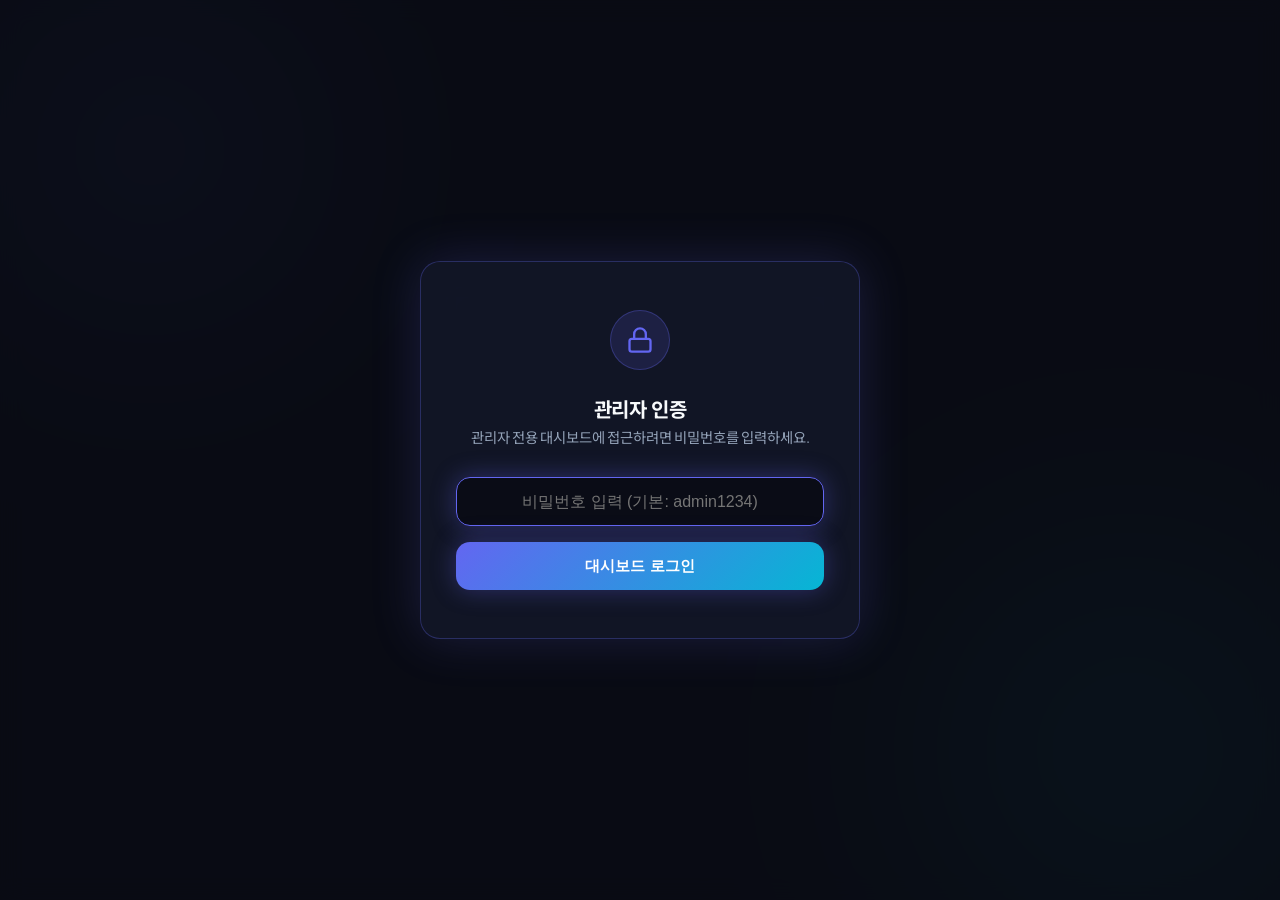
==== templates/admin.html @ 6ec0242f "feat: 실시간 접속자 및 영상 처리 활동 모니터링 관리자 대시보드 추가" ====
<!DOCTYPE html>
<html lang="ko">
<head>
  <meta charset="UTF-8">
  <meta name="viewport" content="width=device-width, initial-scale=1.0">
  <title>관리자 대시보드 | Subtitle Remover Studio</title>
  <link rel="preconnect" href="https://fonts.googleapis.com">
  <link rel="preconnect" href="https://fonts.gstatic.com" crossorigin>
  <link href="https://fonts.googleapis.com/css2?family=Plus+Jakarta+Sans:wght@400;500;600;700;800&family=Noto+Sans+KR:wght@400;500;700;900&display=swap" rel="stylesheet">
  <link rel="stylesheet" href="/static/css/style.css">
  <link rel="stylesheet" href="/static/css/admin.css">
</head>
<body>
  <div class="glow-bg glow-1"></div>
  <div class="glow-bg glow-2"></div>

  <!-- 1. 비밀번호 인증 모달 -->
  <div id="auth-modal" class="auth-overlay">
    <div class="card auth-card">
      <div class="auth-icon">
        <svg viewBox="0 0 24 24" fill="none" stroke="currentColor" stroke-width="2">
          <rect x="3" y="11" width="18" height="11" rx="2" ry="2"/>
          <path d="M7 11V7a5 5 0 0110 0v4"/>
        </svg>
      </div>
      <h2 class="card-title">관리자 인증</h2>
      <p class="card-sub">관리자 전용 대시보드에 접근하려면 비밀번호를 입력하세요.</p>
      <form id="auth-form" class="auth-form">
        <input type="password" id="admin-pass-input" placeholder="비밀번호 입력 (기본: admin1234)" autofocus required class="auth-input">
        <button type="submit" class="btn btn-primary btn-block">대시보드 로그인</button>
        <p id="auth-error" class="auth-error hidden">비밀번호가 올바르지 않습니다.</p>
      </form>
    </div>
  </div>

  <!-- 2. 관리자 메인 대시보드 컨테이너 -->
  <div id="dashboard-app" class="app-container hidden">
    <!-- 대시보드 헤더 -->
    <header class="app-header">
      <div class="logo-area">
        <div class="logo-icon admin-icon">
          <svg viewBox="0 0 24 24" fill="none" stroke="currentColor" stroke-width="2">
            <path d="M3 3v18h18"/>
            <path d="M18 17l-5-5-4 4-4-4"/>
          </svg>
        </div>
        <div>
          <h1 class="logo-title">Admin <span>Dashboard</span></h1>
          <p class="logo-sub">실시간 접속자 & 영상 자막 삭제 활동 모니터링</p>
        </div>
      </div>
      <div class="admin-controls">
        <div class="auto-refresh-wrap">
          <label class="switch-label">
            <input type="checkbox" id="auto-refresh-toggle" checked>
            <span class="slider-switch"></span>
            <span class="switch-text">10초 실시간 갱신</span>
          </label>
        </div>
        <a href="/" class="btn btn-secondary btn-sm">🏠 사용자 사이트로 이동</a>
        <button type="button" id="btn-logout" class="btn btn-outline btn-sm">로그아웃</button>
      </div>
    </header>

    <!-- 실시간 요약 메트릭 카드 그리드 -->
    <section class="metrics-grid">
      <div class="card metric-card">
        <div class="mc-icon mc-indigo">
          <svg viewBox="0 0 24 24" fill="none" stroke="currentColor" stroke-width="2">
            <path d="M17 21v-2a4 4 0 00-4-4H5a4 4 0 00-4 4v2"/>
            <circle cx="9" cy="7" r="4"/>
            <path d="M23 21v-2a4 4 0 00-3-3.87"/>
            <path d="M16 3.13a4 4 0 010 7.75"/>
          </svg>
        </div>
        <div class="mc-content">
          <span class="mc-title">누적 방문자 수</span>
          <div class="mc-value-wrap">
            <span class="mc-value" id="val-total-visits">0</span>
            <span class="mc-badge mc-badge-green" id="badge-today-visits">+0 오늘</span>
          </div>
          <span class="mc-sub" id="val-device-ratio">데스크톱 0% / 모바일 0%</span>
        </div>
      </div>

      <div class="card metric-card">
        <div class="mc-icon mc-cyan">
          <svg viewBox="0 0 24 24" fill="none" stroke="currentColor" stroke-width="2">
            <polygon points="23 7 16 12 23 17 23 7"/>
            <rect x="1" y="5" width="15" height="14" rx="2" ry="2"/>
          </svg>
        </div>
        <div class="mc-content">
          <span class="mc-title">총 영상 처리 건수</span>
          <div class="mc-value-wrap">
            <span class="mc-value" id="val-total-tasks">0</span>
            <span class="mc-badge mc-badge-indigo" id="badge-completed-tasks">0건 완료</span>
          </div>
          <span class="mc-sub" id="val-success-rate">성공률 100%</span>
        </div>
      </div>

      <div class="card metric-card">
        <div class="mc-icon mc-emerald">
          <svg viewBox="0 0 24 24" fill="none" stroke="currentColor" stroke-width="2">
            <circle cx="12" cy="12" r="10"/>
            <polyline points="12 6 12 12 16 14"/>
          </svg>
        </div>
        <div class="mc-content">
          <span class="mc-title">총 처리 영상 길이</span>
          <div class="mc-value-wrap">
            <span class="mc-value" id="val-video-minutes">0.0</span>
            <span class="mc-unit">분</span>
          </div>
          <span class="mc-sub">자동 인페인팅 복원 완료</span>
        </div>
      </div>

      <div class="card metric-card">
        <div class="mc-icon mc-amber">
          <svg viewBox="0 0 24 24" fill="none" stroke="currentColor" stroke-width="2">
            <line x1="12" y1="1" x2="12" y2="23"/>
            <path d="M17 5H9.5a3.5 3.5 0 000 7h5a3.5 3.5 0 010 7H6"/>
          </svg>
        </div>
        <div class="mc-content">
          <span class="mc-title">API 비용 지출</span>
          <div class="mc-value-wrap">
            <span class="mc-value text-green">0 원</span>
            <span class="mc-badge mc-badge-green">100% 무료</span>
          </div>
          <span class="mc-sub">오픈소스 OpenCV & FFmpeg 자체 구동</span>
        </div>
      </div>
    </section>

    <!-- 스토리지 및 디스크 관리 배너 -->
    <section class="card storage-card">
      <div class="storage-info">
        <div class="storage-icon">
          <svg viewBox="0 0 24 24" fill="none" stroke="currentColor" stroke-width="2">
            <ellipse cx="12" cy="5" rx="9" ry="3"/>
            <path d="M21 12c0 1.66-4 3-9 3s-9-1.34-9-3"/>
            <path d="M3 5v14c0 1.66 4 3 9 3s9-1.34 9-3V5"/>
          </svg>
        </div>
        <div>
          <h3 class="storage-title">임시 영상 파일 저장공간</h3>
          <p class="storage-desc" id="storage-desc-text">
            업로드: <strong id="val-storage-uploads">0 MB</strong> | 
            결과물: <strong id="val-storage-outputs">0 MB</strong> | 
            총 사용량: <strong id="val-storage-total">0 MB</strong>
          </p>
        </div>
      </div>
      <button type="button" id="btn-clean-storage" class="btn btn-outline btn-sm">
        <svg width="16" height="16" viewBox="0 0 24 24" fill="none" stroke="currentColor" stroke-width="2">
          <polyline points="3 6 5 6 21 6"/>
          <path d="M19 6v14a2 2 0 01-2 2H7a2 2 0 01-2-2V6m3 0V4a2 2 0 012-2h4a2 2 0 012 2v2"/>
        </svg>
        임시 파일 즉시 청소
      </button>
    </section>

    <!-- 상세 데이터 테이블 (탭 구성) -->
    <section class="card log-card">
      <div class="card-header">
        <div class="dash-tabs">
          <button type="button" class="dash-tab active" data-target="panel-tasks">
            🎬 최근 영상 처리 활동 (<span id="count-tasks">0</span>)
          </button>
          <button type="button" class="dash-tab" data-target="panel-visitors">
            👥 최근 접속자 기록 (<span id="count-visitors">0</span>)
          </button>
        </div>
        <div class="table-actions">
          <input type="text" id="log-search-input" placeholder="IP, 파일명 검색..." class="search-input">
          <button type="button" id="btn-manual-refresh" class="btn btn-secondary btn-sm" title="새로고침">↻</button>
        </div>
      </div>

      <!-- 1. 영상 작업 활동 패널 -->
      <div id="panel-tasks" class="tab-panel active">
        <div class="table-responsive">
          <table class="data-table">
            <thead>
              <tr>
                <th>시간</th>
                <th>접속 IP</th>
                <th>파일명</th>
                <th>해상도</th>
                <th>재생길이</th>
                <th>용량</th>
                <th>인페인팅 모드</th>
                <th>소요시간</th>
                <th>상태</th>
              </tr>
            </thead>
            <tbody id="task-table-body">
              <tr><td colspan="9" class="td-empty">작업 활동 내역을 불러오는 중...</td></tr>
            </tbody>
          </table>
        </div>
      </div>

      <!-- 2. 접속자 로그 패널 -->
      <div id="panel-visitors" class="tab-panel hidden">
        <div class="table-responsive">
          <table class="data-table">
            <thead>
              <tr>
                <th>접속 시간</th>
                <th>IP 주소</th>
                <th>기기 유형</th>
                <th>경로</th>
                <th>브라우저 및 OS (User Agent)</th>
              </tr>
            </thead>
            <tbody id="visitor-table-body">
              <tr><td colspan="5" class="td-empty">방문자 기록을 불러오는 중...</td></tr>
            </tbody>
          </table>
        </div>
      </div>
    </section>
  </div>

  <script src="/static/js/admin.js"></script>
</body>
</html>
---- static/css/style.css ----
/* ==========================================================================
   AI Video Subtitle Remover Studio - Premium Glassmorphism & Dark Design
   ========================================================================== */

:root {
  --bg-primary: #0a0c14;
  --bg-secondary: #111422;
  --card-bg: rgba(22, 27, 46, 0.7);
  --card-border: rgba(255, 255, 255, 0.08);
  --card-border-glow: rgba(99, 102, 241, 0.4);

  --accent-primary: #6366f1;
  --accent-primary-hover: #4f46e5;
  --accent-secondary: #06b6d4;
  --accent-gradient: linear-gradient(135deg, #6366f1 0%, #06b6d4 100%);
  --accent-glow: 0 0 25px rgba(99, 102, 241, 0.35);

  --text-main: #f8fafc;
  --text-muted: #94a3b8;
  --text-dim: #64748b;

  --success: #10b981;
  --danger: #ef4444;
  --warning: #f59e0b;

  --radius-sm: 8px;
  --radius-md: 14px;
  --radius-lg: 20px;
  --radius-full: 9999px;

  --transition-fast: 0.18s ease;
  --transition-smooth: 0.3s cubic-bezier(0.16, 1, 0.3, 1);
}

*, *::before, *::after {
  box-sizing: border-box;
  margin: 0;
  padding: 0;
}

body {
  font-family: 'Plus Jakarta Sans', 'Noto Sans KR', -apple-system, BlinkMacSystemFont, sans-serif;
  background-color: var(--bg-primary);
  color: var(--text-main);
  min-height: 100vh;
  line-height: 1.5;
  overflow-x: hidden;
  position: relative;
}

/* 배경 글로우 오브 */
.glow-bg {
  position: fixed;
  border-radius: 50%;
  filter: blur(120px);
  pointer-events: none;
  z-index: 0;
  opacity: 0.45;
}
.glow-1 {
  width: 500px;
  height: 500px;
  top: -100px;
  left: -100px;
  background: radial-gradient(circle, #6366f1 0%, transparent 70%);
}
.glow-2 {
  width: 600px;
  height: 600px;
  bottom: -150px;
  right: -150px;
  background: radial-gradient(circle, #06b6d4 0%, transparent 70%);
}

.app-container {
  position: relative;
  z-index: 1;
  max-width: 1400px;
  margin: 0 auto;
  padding: 2rem 1.5rem 3rem;
  display: flex;
  flex-direction: column;
  gap: 1.8rem;
}

/* 헤더 */
.app-header {
  display: flex;
  justify-content: space-between;
  align-items: center;
  padding: 1rem 0;
  border-bottom: 1px solid var(--card-border);
}

.logo-area {
  display: flex;
  align-items: center;
  gap: 1rem;
}

.logo-icon {
  width: 48px;
  height: 48px;
  border-radius: var(--radius-md);
  background: var(--accent-gradient);
  display: flex;
  align-items: center;
  justify-content: center;
  color: #fff;
  box-shadow: var(--accent-glow);
}
.logo-icon svg {
  width: 26px;
  height: 26px;
}

.logo-title {
  font-size: 1.6rem;
  font-weight: 800;
  letter-spacing: -0.02em;
}
.logo-title span {
  background: var(--accent-gradient);
  -webkit-background-clip: text;
  -webkit-text-fill-color: transparent;
}

.logo-sub {
  font-size: 0.88rem;
  color: var(--text-muted);
}

.header-badges {
  display: flex;
  gap: 0.6rem;
}

.badge {
  font-size: 0.78rem;
  font-weight: 600;
  padding: 0.35rem 0.8rem;
  border-radius: var(--radius-full);
}
.badge-accent {
  background: rgba(99, 102, 241, 0.15);
  color: #818cf8;
  border: 1px solid rgba(99, 102, 241, 0.3);
}
.badge-outline {
  background: rgba(255, 255, 255, 0.04);
  color: var(--text-muted);
  border: 1px solid var(--card-border);
}

/* 카드 기본 스타일 */
.card {
  background: var(--card-bg);
  backdrop-filter: blur(20px);
  -webkit-backdrop-filter: blur(20px);
  border: 1px solid var(--card-border);
  border-radius: var(--radius-lg);
  padding: 1.8rem;
  box-shadow: 0 10px 30px rgba(0, 0, 0, 0.3);
  transition: border-color var(--transition-smooth);
}

.card-header {
  display: flex;
  justify-content: space-between;
  align-items: center;
  margin-bottom: 1.2rem;
  gap: 1rem;
  flex-wrap: wrap;
}

.card-title {
  font-size: 1.25rem;
  font-weight: 700;
  letter-spacing: -0.01em;
}

.card-sub {
  font-size: 0.9rem;
  color: var(--text-muted);
  margin-top: 0.2rem;
}

.title-with-meta {
  display: flex;
  align-items: center;
  gap: 0.8rem;
}

.meta-tag {
  font-size: 0.75rem;
  background: rgba(255, 255, 255, 0.08);
  padding: 0.2rem 0.6rem;
  border-radius: var(--radius-sm);
  color: var(--accent-secondary);
  font-family: monospace;
}

/* 업로드 카드 */
.upload-card {
  text-align: center;
  padding: 4rem 2rem;
}

.drop-zone {
  border: 2px dashed rgba(255, 255, 255, 0.15);
  border-radius: var(--radius-lg);
  padding: 4rem 2rem;
  background: rgba(15, 23, 42, 0.4);
  cursor: pointer;
  transition: all var(--transition-smooth);
  display: flex;
  flex-direction: column;
  align-items: center;
  gap: 1.2rem;
}

.drop-zone:hover, .drop-zone.dragover {
  border-color: var(--accent-primary);
  background: rgba(99, 102, 241, 0.08);
  box-shadow: var(--accent-glow);
  transform: translateY(-2px);
}

.upload-icon-wrap {
  width: 72px;
  height: 72px;
  border-radius: 50%;
  background: rgba(99, 102, 241, 0.12);
  display: flex;
  align-items: center;
  justify-content: center;
  color: var(--accent-primary);
  transition: transform var(--transition-smooth);
}
.drop-zone:hover .upload-icon-wrap {
  transform: scale(1.1);
}

.upload-svg {
  width: 36px;
  height: 36px;
}

.upload-title {
  font-size: 1.3rem;
  font-weight: 700;
}

.upload-desc {
  font-size: 0.92rem;
  color: var(--text-muted);
  max-width: 500px;
}

/* 로딩 오버레이 */
.loading-overlay {
  display: flex;
  flex-direction: column;
  align-items: center;
  justify-content: center;
  gap: 1.2rem;
  padding: 3rem 0;
}
.spinner {
  width: 44px;
  height: 44px;
  border: 3px solid rgba(255, 255, 255, 0.1);
  border-radius: 50%;
  border-top-color: var(--accent-primary);
  animation: spin 0.8s linear infinite;
}
@keyframes spin {
  to { transform: rotate(360deg); }
}

/* 에디터 그리드 */
.editor-grid {
  display: grid;
  grid-template-columns: 1fr 420px;
  gap: 1.5rem;
  align-items: start;
}

@media (max-width: 1024px) {
  .editor-grid {
    grid-template-columns: 1fr;
  }
}

/* 캔버스 및 뷰어 */
.viewer-card {
  display: flex;
  flex-direction: column;
  gap: 1.2rem;
}

.preset-buttons {
  display: flex;
  gap: 0.5rem;
}

.btn-chip {
  background: rgba(255, 255, 255, 0.06);
  border: 1px solid var(--card-border);
  color: var(--text-muted);
  font-size: 0.82rem;
  padding: 0.4rem 0.8rem;
  border-radius: var(--radius-sm);
  cursor: pointer;
  font-weight: 600;
  transition: all var(--transition-fast);
}
.btn-chip:hover {
  background: rgba(99, 102, 241, 0.2);
  color: #fff;
  border-color: var(--accent-primary);
}
.btn-chip-danger:hover {
  background: rgba(239, 68, 68, 0.2);
  color: var(--danger);
  border-color: var(--danger);
}

.canvas-viewport {
  position: relative;
  width: 100%;
  background: #000;
  border-radius: var(--radius-md);
  overflow: hidden;
  box-shadow: 0 4px 20px rgba(0, 0, 0, 0.5);
  display: flex;
  justify-content: center;
  align-items: center;
  cursor: crosshair;
  user-select: none;
}

#frame-canvas {
  display: block;
  max-width: 100%;
  height: auto;
  object-fit: contain;
}

/* 드래그 선택 영역 박스 */
.selection-box {
  position: absolute;
  border: 2px solid #ef4444;
  background: rgba(239, 68, 68, 0.25);
  box-shadow: 0 0 10px rgba(239, 68, 68, 0.5);
  pointer-events: none;
  z-index: 10;
  border-radius: 4px;
}
.selection-box .box-label {
  position: absolute;
  top: -24px;
  left: 0;
  background: #ef4444;
  color: #fff;
  font-size: 11px;
  font-weight: bold;
  padding: 2px 6px;
  border-radius: 3px;
  white-space: nowrap;
}

/* 타임라인 컨트롤 */
.timeline-control {
  display: flex;
  flex-direction: column;
  gap: 0.5rem;
  background: rgba(0, 0, 0, 0.25);
  padding: 1rem;
  border-radius: var(--radius-md);
  border: 1px solid var(--card-border);
}

.timeline-info {
  display: flex;
  justify-content: space-between;
  font-size: 0.85rem;
}
.timeline-label {
  color: var(--text-muted);
}
.time-display {
  font-family: monospace;
  font-weight: 600;
  color: var(--accent-secondary);
}

.slider {
  -webkit-appearance: none;
  width: 100%;
  height: 6px;
  border-radius: 3px;
  background: rgba(255, 255, 255, 0.12);
  outline: none;
  transition: opacity 0.2s;
}
.slider::-webkit-slider-thumb {
  -webkit-appearance: none;
  appearance: none;
  width: 16px;
  height: 16px;
  border-radius: 50%;
  background: var(--accent-primary);
  cursor: pointer;
  box-shadow: 0 0 8px var(--accent-primary);
  transition: transform var(--transition-fast);
}
.slider::-webkit-slider-thumb:hover {
  transform: scale(1.25);
}

/* ROI 뱃지 목록 */
.roi-list-container {
  display: flex;
  align-items: center;
  gap: 0.8rem;
  flex-wrap: wrap;
  padding: 0.5rem 0;
}
.roi-list-title {
  font-size: 0.82rem;
  color: var(--text-muted);
  font-weight: 600;
}
.roi-badges {
  display: flex;
  gap: 0.5rem;
  flex-wrap: wrap;
}
.roi-badge {
  display: flex;
  align-items: center;
  gap: 0.4rem;
  background: rgba(239, 68, 68, 0.15);
  color: #fca5a5;
  border: 1px solid rgba(239, 68, 68, 0.3);
  font-size: 0.78rem;
  padding: 0.25rem 0.6rem;
  border-radius: var(--radius-sm);
}
.roi-badge button {
  background: none;
  border: none;
  color: #fca5a5;
  cursor: pointer;
  font-size: 1rem;
  line-height: 1;
}
.roi-badge button:hover {
  color: #fff;
}
.empty-hint {
  font-size: 0.82rem;
  color: var(--text-dim);
}

/* 사이드 패널 */
.side-panel {
  display: flex;
  flex-direction: column;
  gap: 1.5rem;
}

/* 인페인팅 모드 라디오 카드 */
.form-group {
  margin-bottom: 1.4rem;
}
.form-label {
  display: block;
  font-size: 0.88rem;
  font-weight: 600;
  margin-bottom: 0.6rem;
  color: var(--text-muted);
}

.radio-cards {
  display: flex;
  flex-direction: column;
  gap: 0.6rem;
}
.radio-card {
  display: flex;
  align-items: flex-start;
  padding: 0.9rem;
  border-radius: var(--radius-md);
  border: 1px solid var(--card-border);
  background: rgba(255, 255, 255, 0.02);
  cursor: pointer;
  transition: all var(--transition-fast);
}
.radio-card:hover {
  background: rgba(255, 255, 255, 0.05);
  border-color: rgba(255, 255, 255, 0.15);
}
.radio-card.selected {
  border-color: var(--accent-primary);
  background: rgba(99, 102, 241, 0.1);
}
.radio-card input {
  margin-top: 0.2rem;
  margin-right: 0.8rem;
  accent-color: var(--accent-primary);
}
.rc-title {
  display: block;
  font-size: 0.92rem;
  font-weight: 700;
}
.rc-desc {
  display: block;
  font-size: 0.78rem;
  color: var(--text-muted);
  margin-top: 0.2rem;
}

/* 슬라이더 그룹 */
.slider-group {
  margin-bottom: 1.2rem;
}
.slider-header {
  display: flex;
  justify-content: space-between;
  align-items: center;
  margin-bottom: 0.4rem;
}
.slider-val {
  font-family: monospace;
  font-size: 0.85rem;
  color: var(--accent-secondary);
  font-weight: 700;
}
.param-help {
  font-size: 0.75rem;
  color: var(--text-dim);
  margin-top: 0.35rem;
}

/* 버튼 공통 */
.btn {
  display: inline-flex;
  align-items: center;
  justify-content: center;
  gap: 0.5rem;
  font-weight: 700;
  border-radius: var(--radius-md);
  border: none;
  cursor: pointer;
  padding: 0.85rem 1.4rem;
  font-size: 0.95rem;
  transition: all var(--transition-smooth);
}
.btn-primary {
  background: var(--accent-gradient);
  color: #fff;
  box-shadow: var(--accent-glow);
}
.btn-primary:hover {
  transform: translateY(-2px);
  box-shadow: 0 0 35px rgba(99, 102, 241, 0.55);
}
.btn-secondary {
  background: rgba(255, 255, 255, 0.08);
  color: #fff;
  border: 1px solid var(--card-border);
}
.btn-secondary:hover {
  background: rgba(255, 255, 255, 0.14);
}
.btn-action {
  background: linear-gradient(135deg, #10b981 0%, #059669 100%);
  color: #fff;
  font-size: 1.05rem;
  box-shadow: 0 0 20px rgba(16, 185, 129, 0.35);
}
.btn-action:hover {
  transform: translateY(-2px);
  box-shadow: 0 0 30px rgba(16, 185, 129, 0.55);
}
.btn-danger {
  background: rgba(239, 68, 68, 0.2);
  color: #f87171;
  border: 1px solid rgba(239, 68, 68, 0.4);
}
.btn-danger:hover {
  background: var(--danger);
  color: #fff;
}
.btn-outline {
  background: transparent;
  border: 1px solid var(--card-border);
  color: var(--text-muted);
}
.btn-outline:hover {
  color: #fff;
  border-color: rgba(255, 255, 255, 0.3);
}
.btn-block {
  width: 100%;
}
.btn-large {
  padding: 1.1rem 2rem;
  font-size: 1.1rem;
}

/* 미리보기 카드 */
.preview-card {
  padding: 1.2rem;
}
.preview-tabs {
  display: flex;
  gap: 0.4rem;
}
.tab-btn {
  background: rgba(255, 255, 255, 0.06);
  border: 1px solid var(--card-border);
  color: var(--text-muted);
  font-size: 0.76rem;
  padding: 0.3rem 0.6rem;
  border-radius: var(--radius-sm);
  cursor: pointer;
}
.tab-btn.active {
  background: var(--accent-primary);
  color: #fff;
  border-color: var(--accent-primary);
}
.preview-display {
  width: 100%;
  border-radius: var(--radius-sm);
  overflow: hidden;
  background: #000;
  display: flex;
  justify-content: center;
}
.preview-img {
  max-width: 100%;
  height: auto;
  display: block;
}

/* 렌더링 진행률 카드 */
.progress-card {
  max-width: 800px;
  margin: 2rem auto;
  text-align: center;
  display: flex;
  flex-direction: column;
  gap: 2rem;
  padding: 3rem;
}

.progress-header {
  display: flex;
  align-items: center;
  justify-content: center;
  gap: 1.2rem;
  text-align: left;
}

.progress-bar-container {
  width: 100%;
  height: 14px;
  background: rgba(255, 255, 255, 0.08);
  border-radius: var(--radius-full);
  overflow: hidden;
  position: relative;
}
.progress-bar-fill {
  height: 100%;
  background: var(--accent-gradient);
  border-radius: var(--radius-full);
  box-shadow: 0 0 15px var(--accent-primary);
  transition: width 0.3s ease;
}

.progress-metrics {
  display: grid;
  grid-template-columns: repeat(4, 1fr);
  gap: 1rem;
  background: rgba(0, 0, 0, 0.3);
  padding: 1.2rem;
  border-radius: var(--radius-md);
  border: 1px solid var(--card-border);
}
.metric {
  display: flex;
  flex-direction: column;
  gap: 0.3rem;
}
.metric-label {
  font-size: 0.78rem;
  color: var(--text-muted);
}
.metric-value {
  font-size: 1.15rem;
  font-weight: 800;
  font-family: monospace;
  color: #fff;
}

/* 완료 결과 화면 */
.result-card {
  max-width: 860px;
  margin: 1.5rem auto;
  text-align: center;
  display: flex;
  flex-direction: column;
  gap: 2rem;
  padding: 3rem;
}

.result-header {
  display: flex;
  align-items: center;
  justify-content: center;
  gap: 1.2rem;
  text-align: left;
}

.success-icon {
  width: 56px;
  height: 56px;
  border-radius: 50%;
  background: rgba(16, 185, 129, 0.15);
  color: var(--success);
  display: flex;
  align-items: center;
  justify-content: center;
  border: 1px solid rgba(16, 185, 129, 0.3);
}
.success-icon svg {
  width: 32px;
  height: 32px;
}

.video-preview-wrapper {
  width: 100%;
  background: #000;
  border-radius: var(--radius-md);
  overflow: hidden;
  box-shadow: 0 10px 30px rgba(0, 0, 0, 0.5);
}
.result-video {
  width: 100%;
  max-height: 480px;
  display: block;
}

.result-actions {
  display: flex;
  gap: 1rem;
  justify-content: center;
  flex-wrap: wrap;
}

/* 푸터 */
.app-footer {
  text-align: center;
  padding: 1.5rem 0;
  font-size: 0.8rem;
  color: var(--text-dim);
  border-top: 1px solid var(--card-border);
}

/* 유틸리티 */
.hidden {
  display: none !important;
}
---- static/css/admin.css ----
/* ==========================================================================
   Admin Dashboard - Specific Styles
   ========================================================================== */

/* 인증 모달 */
.auth-overlay {
  position: fixed;
  inset: 0;
  background: rgba(10, 12, 20, 0.85);
  backdrop-filter: blur(12px);
  -webkit-backdrop-filter: blur(12px);
  z-index: 1000;
  display: flex;
  align-items: center;
  justify-content: center;
  padding: 1.5rem;
}

.auth-card {
  max-width: 440px;
  width: 100%;
  text-align: center;
  padding: 3rem 2.2rem;
  border: 1px solid rgba(99, 102, 241, 0.3);
  box-shadow: 0 0 50px rgba(99, 102, 241, 0.2);
}

.auth-icon {
  width: 60px;
  height: 60px;
  border-radius: 50%;
  background: rgba(99, 102, 241, 0.15);
  color: var(--accent-primary);
  display: flex;
  align-items: center;
  justify-content: center;
  margin: 0 auto 1.5rem;
  border: 1px solid rgba(99, 102, 241, 0.3);
}
.auth-icon svg {
  width: 28px;
  height: 28px;
}

.auth-form {
  display: flex;
  flex-direction: column;
  gap: 1rem;
  margin-top: 1.8rem;
}

.auth-input {
  background: rgba(0, 0, 0, 0.4);
  border: 1px solid var(--card-border);
  color: #fff;
  padding: 0.9rem 1.2rem;
  border-radius: var(--radius-md);
  font-size: 1rem;
  text-align: center;
  outline: none;
  transition: all var(--transition-fast);
}
.auth-input:focus {
  border-color: var(--accent-primary);
  box-shadow: var(--accent-glow);
}

.auth-error {
  color: var(--danger);
  font-size: 0.85rem;
  margin-top: 0.4rem;
}

/* 관리자 헤더 컨트롤 */
.admin-icon {
  background: linear-gradient(135deg, #ec4899 0%, #8b5cf6 100%);
}

.admin-controls {
  display: flex;
  align-items: center;
  gap: 1rem;
}

.btn-sm {
  padding: 0.5rem 0.9rem;
  font-size: 0.82rem;
}

/* 실시간 토글 스위치 */
.auto-refresh-wrap {
  display: flex;
  align-items: center;
}
.switch-label {
  display: flex;
  align-items: center;
  gap: 0.6rem;
  cursor: pointer;
  font-size: 0.82rem;
  color: var(--text-muted);
}
.switch-label input {
  display: none;
}
.slider-switch {
  position: relative;
  width: 38px;
  height: 20px;
  background: rgba(255, 255, 255, 0.15);
  border-radius: var(--radius-full);
  transition: background 0.3s;
}
.slider-switch::before {
  content: "";
  position: absolute;
  width: 14px;
  height: 14px;
  left: 3px;
  top: 3px;
  background: #fff;
  border-radius: 50%;
  transition: transform 0.3s;
}
.switch-label input:checked + .slider-switch {
  background: var(--success);
}
.switch-label input:checked + .slider-switch::before {
  transform: translateX(18px);
}

/* 메트릭 카드 그리드 */
.metrics-grid {
  display: grid;
  grid-template-columns: repeat(4, 1fr);
  gap: 1.2rem;
}
@media (max-width: 1100px) {
  .metrics-grid {
    grid-template-columns: repeat(2, 1fr);
  }
}
@media (max-width: 600px) {
  .metrics-grid {
    grid-template-columns: 1fr;
  }
}

.metric-card {
  display: flex;
  align-items: flex-start;
  gap: 1.2rem;
  padding: 1.6rem;
  transition: transform var(--transition-smooth), border-color var(--transition-smooth);
}
.metric-card:hover {
  transform: translateY(-3px);
  border-color: rgba(255, 255, 255, 0.2);
}

.mc-icon {
  width: 52px;
  height: 52px;
  border-radius: var(--radius-md);
  display: flex;
  align-items: center;
  justify-content: center;
  flex-shrink: 0;
}
.mc-icon svg {
  width: 26px;
  height: 26px;
}

.mc-indigo {
  background: rgba(99, 102, 241, 0.15);
  color: #818cf8;
}
.mc-cyan {
  background: rgba(6, 182, 212, 0.15);
  color: #22d3ee;
}
.mc-emerald {
  background: rgba(16, 185, 129, 0.15);
  color: #34d399;
}
.mc-amber {
  background: rgba(245, 158, 11, 0.15);
  color: #fbbf24;
}

.mc-content {
  display: flex;
  flex-direction: column;
  gap: 0.3rem;
  flex: 1;
}

.mc-title {
  font-size: 0.82rem;
  color: var(--text-muted);
  font-weight: 600;
}

.mc-value-wrap {
  display: flex;
  align-items: baseline;
  gap: 0.6rem;
}

.mc-value {
  font-size: 1.7rem;
  font-weight: 800;
  font-family: monospace;
  letter-spacing: -0.02em;
}
.text-green {
  color: var(--success);
}

.mc-unit {
  font-size: 0.95rem;
  color: var(--text-muted);
  font-weight: 700;
}

.mc-badge {
  font-size: 0.72rem;
  font-weight: 700;
  padding: 0.2rem 0.5rem;
  border-radius: var(--radius-full);
}
.mc-badge-green {
  background: rgba(16, 185, 129, 0.15);
  color: #34d399;
}
.mc-badge-indigo {
  background: rgba(99, 102, 241, 0.15);
  color: #a5b4fc;
}

.mc-sub {
  font-size: 0.76rem;
  color: var(--text-dim);
}

/* 스토리지 관리 배너 */
.storage-card {
  display: flex;
  justify-content: space-between;
  align-items: center;
  padding: 1.2rem 1.6rem;
  background: rgba(15, 23, 42, 0.4);
  border: 1px solid rgba(255, 255, 255, 0.05);
}
.storage-info {
  display: flex;
  align-items: center;
  gap: 1rem;
}
.storage-icon {
  width: 42px;
  height: 42px;
  border-radius: var(--radius-sm);
  background: rgba(255, 255, 255, 0.05);
  display: flex;
  align-items: center;
  justify-content: center;
  color: var(--text-muted);
}
.storage-icon svg {
  width: 22px;
  height: 22px;
}
.storage-title {
  font-size: 0.95rem;
  font-weight: 700;
}
.storage-desc {
  font-size: 0.8rem;
  color: var(--text-muted);
  margin-top: 0.15rem;
}
.storage-desc strong {
  color: var(--accent-secondary);
}

/* 탭 메뉴 */
.dash-tabs {
  display: flex;
  gap: 0.6rem;
}
.dash-tab {
  background: rgba(255, 255, 255, 0.04);
  border: 1px solid var(--card-border);
  color: var(--text-muted);
  padding: 0.6rem 1.1rem;
  border-radius: var(--radius-md);
  font-size: 0.9rem;
  font-weight: 700;
  cursor: pointer;
  transition: all var(--transition-fast);
}
.dash-tab:hover {
  background: rgba(255, 255, 255, 0.08);
  color: #fff;
}
.dash-tab.active {
  background: var(--accent-primary);
  color: #fff;
  border-color: var(--accent-primary);
  box-shadow: 0 0 15px rgba(99, 102, 241, 0.35);
}

.table-actions {
  display: flex;
  gap: 0.6rem;
}
.search-input {
  background: rgba(0, 0, 0, 0.3);
  border: 1px solid var(--card-border);
  color: #fff;
  padding: 0.45rem 0.9rem;
  border-radius: var(--radius-sm);
  font-size: 0.85rem;
  outline: none;
  min-width: 200px;
}
.search-input:focus {
  border-color: var(--accent-primary);
}

/* 데이터 테이블 */
.table-responsive {
  width: 100%;
  overflow-x: auto;
  margin-top: 1rem;
}

.data-table {
  width: 100%;
  border-collapse: collapse;
  font-size: 0.84rem;
  text-align: left;
}

.data-table th {
  background: rgba(0, 0, 0, 0.3);
  color: var(--text-muted);
  padding: 0.8rem 1rem;
  font-weight: 700;
  border-bottom: 1px solid var(--card-border);
  white-space: nowrap;
}

.data-table td {
  padding: 0.85rem 1rem;
  border-bottom: 1px solid rgba(255, 255, 255, 0.04);
  color: #e2e8f0;
  white-space: nowrap;
}

.data-table tr:hover td {
  background: rgba(255, 255, 255, 0.02);
}

.td-empty {
  text-align: center !important;
  color: var(--text-dim) !important;
  padding: 3rem 1rem !important;
}

/* 상태 뱃지 */
.status-badge {
  display: inline-flex;
  align-items: center;
  gap: 0.3rem;
  font-size: 0.74rem;
  font-weight: 700;
  padding: 0.2rem 0.55rem;
  border-radius: var(--radius-full);
}
.status-completed {
  background: rgba(16, 185, 129, 0.15);
  color: #34d399;
  border: 1px solid rgba(16, 185, 129, 0.3);
}
.status-processing {
  background: rgba(6, 182, 212, 0.15);
  color: #22d3ee;
  border: 1px solid rgba(6, 182, 212, 0.3);
}
.status-failed {
  background: rgba(239, 68, 68, 0.15);
  color: #f87171;
  border: 1px solid rgba(239, 68, 68, 0.3);
}
.status-cancelled {
  background: rgba(148, 163, 184, 0.15);
  color: #94a3b8;
  border: 1px solid rgba(148, 163, 184, 0.3);
}
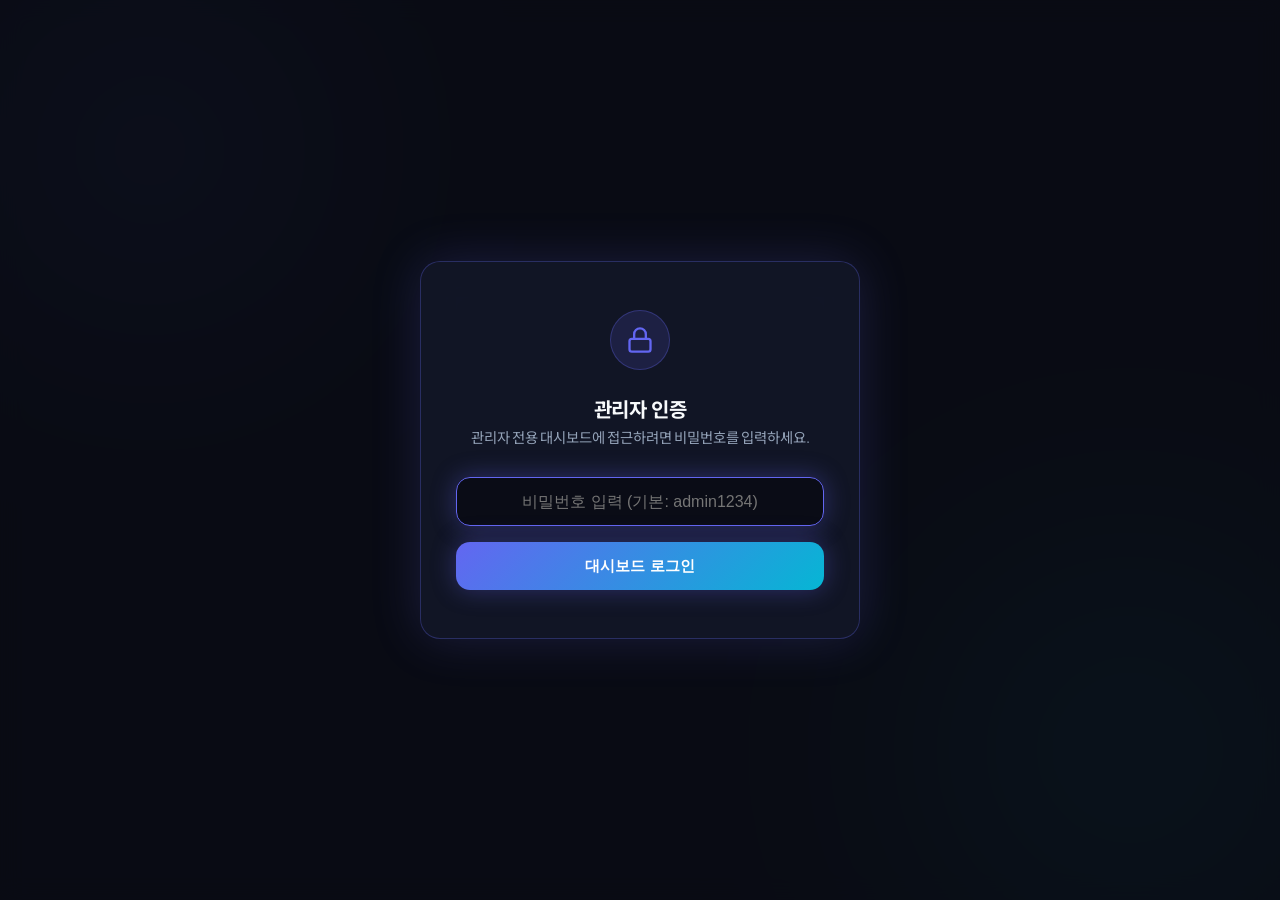
==== commit f171e819: "feat: Rename program from '자막 삭제' to '자막 블러 처리' (Subtitle Blur AI)" ====
--- a/templates/admin.html
+++ b/templates/admin.html
@@ -3,7 +3,7 @@
 <head>
   <meta charset="UTF-8">
   <meta name="viewport" content="width=device-width, initial-scale=1.0">
-  <title>관리자 대시보드 | Subtitle Remover Studio</title>
+  <title>관리자 대시보드 | Subtitle Blur Studio</title>
   <link rel="preconnect" href="https://fonts.googleapis.com">
   <link rel="preconnect" href="https://fonts.gstatic.com" crossorigin>
   <link href="https://fonts.googleapis.com/css2?family=Plus+Jakarta+Sans:wght@400;500;600;700;800&family=Noto+Sans+KR:wght@400;500;700;900&display=swap" rel="stylesheet">
@@ -46,7 +46,7 @@
         </div>
         <div>
           <h1 class="logo-title">Admin <span>Dashboard</span></h1>
-          <p class="logo-sub">실시간 접속자 & 영상 자막 삭제 활동 모니터링</p>
+          <p class="logo-sub">실시간 접속자 & 영상 자막 블러 활동 모니터링</p>
         </div>
       </div>
       <div class="admin-controls">
--- a/static/css/style.css
+++ b/static/css/style.css
@@ -133,6 +133,170 @@
 .header-badges {
   display: flex;
   gap: 0.6rem;
+  flex-wrap: wrap;
+}
+
+.btn-download-badge {
+  text-decoration: none;
+  font-size: 0.8rem;
+  font-weight: 700;
+  padding: 0.45rem 0.85rem;
+  border-radius: var(--radius-full);
+  display: inline-flex;
+  align-items: center;
+  gap: 0.45rem;
+  transition: all var(--transition-fast);
+}
+.btn-win {
+  background: rgba(14, 165, 233, 0.15);
+  color: #38bdf8;
+  border: 1px solid rgba(14, 165, 233, 0.35);
+}
+.btn-win:hover {
+  background: rgba(14, 165, 233, 0.25);
+  box-shadow: 0 0 15px rgba(14, 165, 233, 0.4);
+  transform: translateY(-1px);
+}
+.btn-mac {
+  background: rgba(255, 255, 255, 0.08);
+  color: #f1f5f9;
+  border: 1px solid rgba(255, 255, 255, 0.2);
+}
+.btn-mac:hover {
+  background: rgba(255, 255, 255, 0.16);
+  box-shadow: 0 0 15px rgba(255, 255, 255, 0.25);
+  transform: translateY(-1px);
+}
+
+/* PC 다운로드 및 실행 가이드 박스 */
+.pc-download-box {
+  background: linear-gradient(135deg, rgba(30, 41, 59, 0.5) 0%, rgba(15, 23, 42, 0.7) 100%);
+  border: 1px solid rgba(255, 255, 255, 0.1);
+  padding: 1.5rem 1.8rem;
+  margin-bottom: 0.8rem;
+}
+
+.pdb-header {
+  margin-bottom: 1.2rem;
+}
+.pdb-header-left {
+  display: flex;
+  align-items: center;
+  gap: 0.8rem;
+  margin-bottom: 0.3rem;
+  flex-wrap: wrap;
+}
+.pdb-tag {
+  background: var(--accent-gradient);
+  color: #fff;
+  font-size: 0.75rem;
+  font-weight: 800;
+  padding: 0.2rem 0.6rem;
+  border-radius: var(--radius-full);
+}
+.pdb-title {
+  font-size: 1.18rem;
+  font-weight: 800;
+  color: #fff;
+}
+.pdb-subtitle {
+  font-size: 0.85rem;
+  color: var(--text-muted);
+}
+
+.pdb-os-grid {
+  display: grid;
+  grid-template-columns: 1fr;
+  gap: 1.2rem;
+}
+
+.pdb-os-card {
+  background: rgba(0, 0, 0, 0.3);
+  border-radius: var(--radius-md);
+  padding: 1.2rem;
+  border: 1px solid var(--card-border);
+  display: flex;
+  flex-direction: column;
+  gap: 0.9rem;
+  transition: transform var(--transition-smooth), border-color var(--transition-smooth);
+}
+.pdb-os-card:hover {
+  transform: translateY(-2px);
+}
+.win-card {
+  border-color: rgba(14, 165, 233, 0.25);
+}
+.win-card:hover {
+  border-color: rgba(14, 165, 233, 0.5);
+  box-shadow: 0 0 20px rgba(14, 165, 233, 0.15);
+}
+.mac-card {
+  border-color: rgba(168, 85, 247, 0.25);
+}
+.mac-card:hover {
+  border-color: rgba(168, 85, 247, 0.5);
+  box-shadow: 0 0 20px rgba(168, 85, 247, 0.15);
+}
+
+.pdb-os-top {
+  display: flex;
+  justify-content: space-between;
+  align-items: center;
+  gap: 0.8rem;
+  flex-wrap: wrap;
+}
+.os-brand {
+  display: flex;
+  align-items: center;
+  gap: 0.5rem;
+  font-weight: 800;
+  font-size: 0.95rem;
+  color: #fff;
+}
+.win-card .os-brand {
+  color: #38bdf8;
+}
+.mac-card .os-brand {
+  color: #e2e8f0;
+}
+
+.btn-os-dl {
+  font-size: 0.85rem !important;
+  padding: 0.5rem 0.9rem !important;
+  text-decoration: none;
+}
+
+.os-steps {
+  background: rgba(255, 255, 255, 0.03);
+  border-radius: var(--radius-sm);
+  padding: 0.75rem 0.9rem;
+  border: 1px solid rgba(255, 255, 255, 0.05);
+}
+.os-step-badge {
+  font-size: 0.74rem;
+  font-weight: 800;
+  color: var(--accent-secondary);
+  display: block;
+  margin-bottom: 0.35rem;
+}
+.os-step-list {
+  padding-left: 1.2rem;
+  font-size: 0.82rem;
+  color: var(--text-muted);
+  line-height: 1.5;
+}
+.os-step-list li {
+  margin-bottom: 0.25rem;
+}
+.os-step-list code {
+  background: rgba(0, 0, 0, 0.4);
+  color: #fbbf24;
+  padding: 0.1rem 0.4rem;
+  border-radius: 4px;
+  font-family: monospace;
+}
+.os-step-list strong {
+  color: #fff;
 }
 
 .badge {
@@ -338,6 +502,8 @@
   align-items: center;
   cursor: crosshair;
   user-select: none;
+  -webkit-user-select: none;
+  touch-action: none;
 }
 
 #frame-canvas {
@@ -368,6 +534,32 @@
   padding: 2px 6px;
   border-radius: 3px;
   white-space: nowrap;
+}
+
+/* 터치/클릭 탭 물결 애니메이션 */
+.tap-ripple {
+  position: absolute;
+  width: 44px;
+  height: 44px;
+  margin-left: -22px;
+  margin-top: -22px;
+  border-radius: 50%;
+  background: rgba(239, 68, 68, 0.4);
+  border: 2px solid #ef4444;
+  pointer-events: none;
+  z-index: 15;
+  animation: ripple-anim 0.5s ease-out forwards;
+}
+
+@keyframes ripple-anim {
+  0% {
+    transform: scale(0.2);
+    opacity: 1;
+  }
+  100% {
+    transform: scale(2.2);
+    opacity: 0;
+  }
 }
 
 /* 타임라인 컨트롤 */
@@ -776,3 +968,28 @@
 .hidden {
   display: none !important;
 }
+
+/* 모바일 및 터치 환경 반응형 스타일 */
+@media (max-width: 768px) {
+  .editor-grid {
+    grid-template-columns: 1fr !important;
+  }
+  .card-header {
+    flex-direction: column;
+    align-items: stretch;
+    gap: 0.8rem;
+  }
+  .preset-buttons {
+    display: flex;
+    flex-wrap: wrap;
+    gap: 0.4rem;
+    width: 100%;
+  }
+  .preset-buttons .btn-chip {
+    flex: 1 1 calc(50% - 0.4rem);
+    text-align: center;
+    padding: 0.6rem 0.4rem;
+    font-size: 0.85rem;
+    min-height: 40px;
+  }
+}
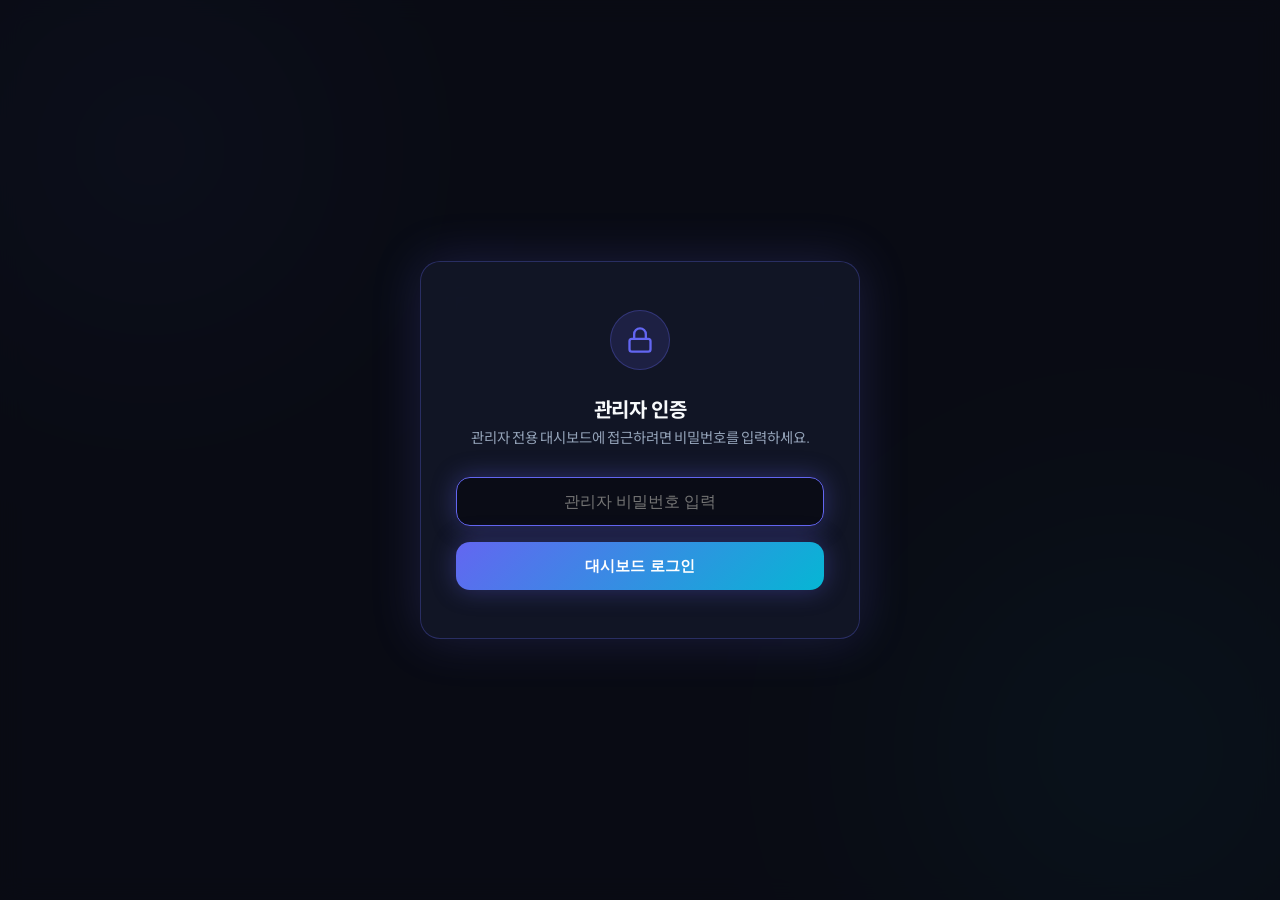
==== commit 1de12d71: "feat: Change admin password to 19141914 and exclude user IP (114.39.1.184) from visitor stats" ====
--- a/templates/admin.html
+++ b/templates/admin.html
@@ -26,7 +26,7 @@
       <h2 class="card-title">관리자 인증</h2>
       <p class="card-sub">관리자 전용 대시보드에 접근하려면 비밀번호를 입력하세요.</p>
       <form id="auth-form" class="auth-form">
-        <input type="password" id="admin-pass-input" placeholder="비밀번호 입력 (기본: admin1234)" autofocus required class="auth-input">
+        <input type="password" id="admin-pass-input" placeholder="관리자 비밀번호 입력" autofocus required class="auth-input">
         <button type="submit" class="btn btn-primary btn-block">대시보드 로그인</button>
         <p id="auth-error" class="auth-error hidden">비밀번호가 올바르지 않습니다.</p>
       </form>
